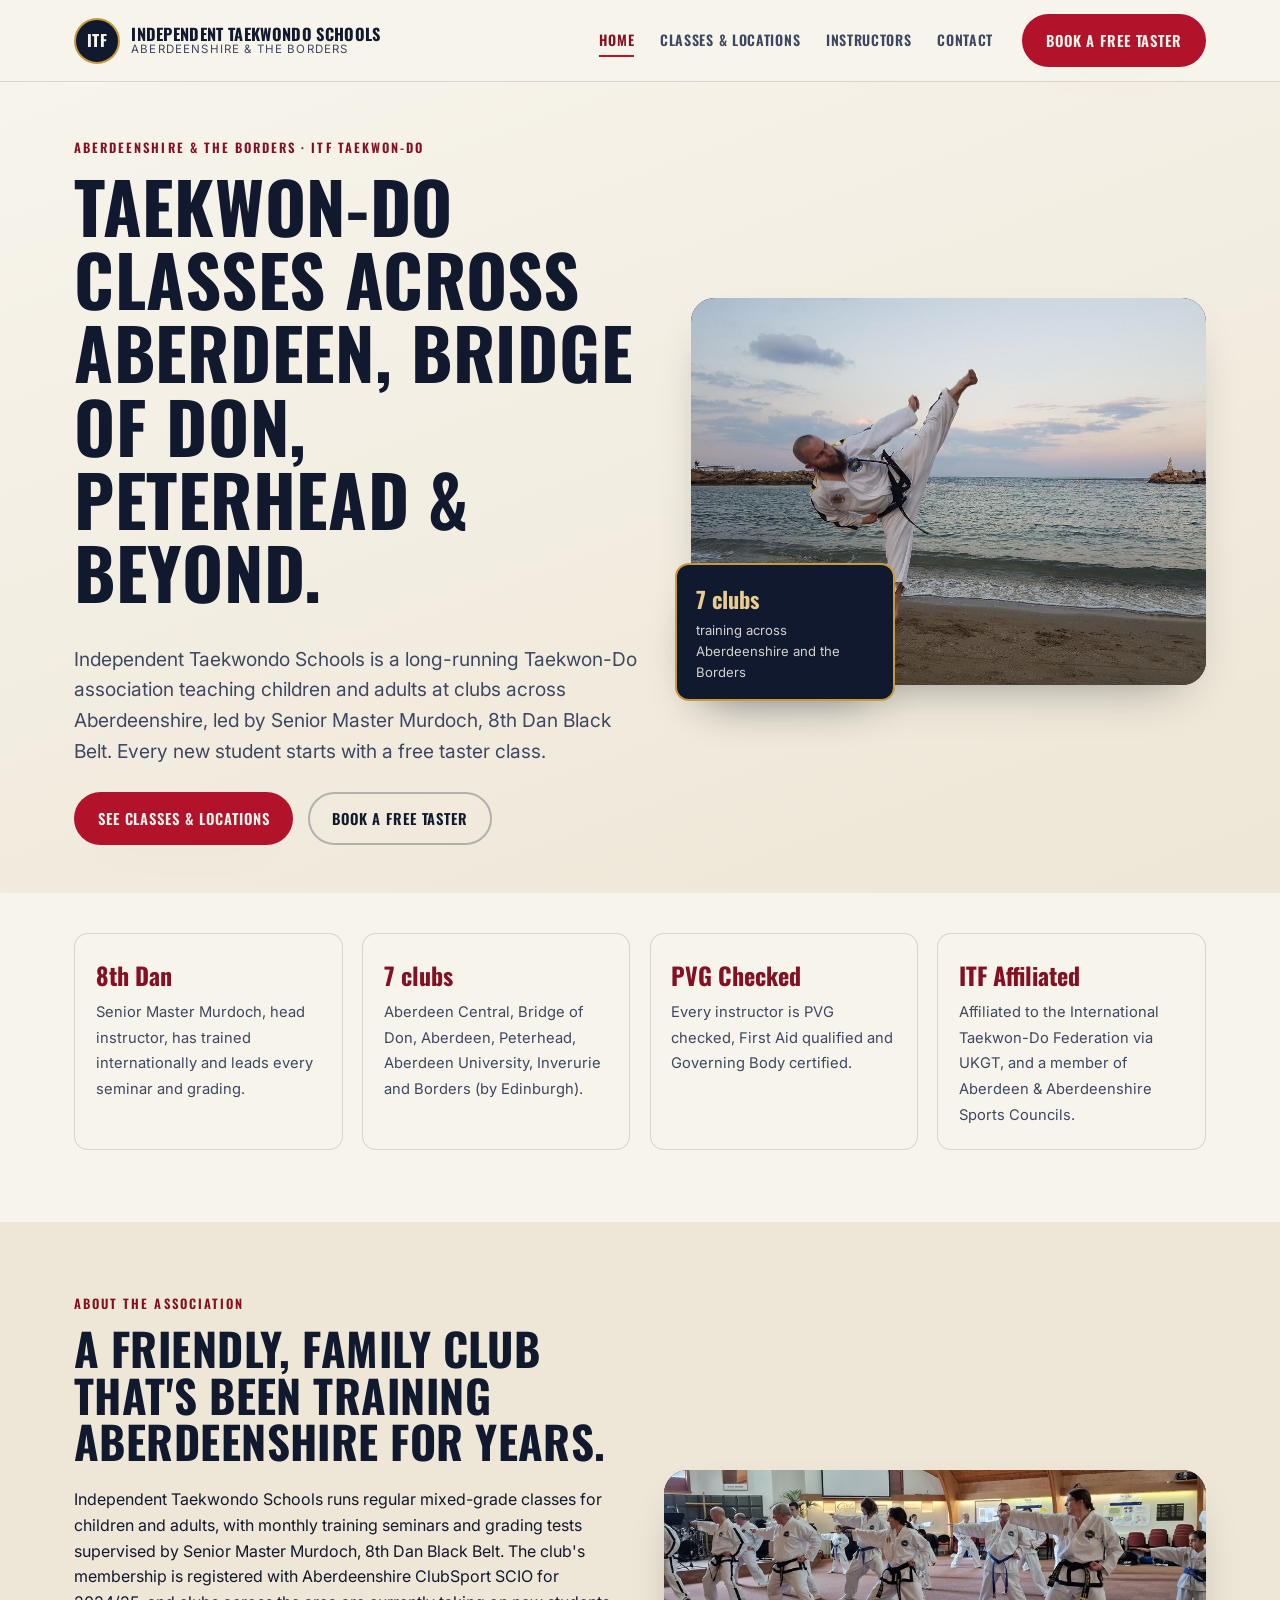
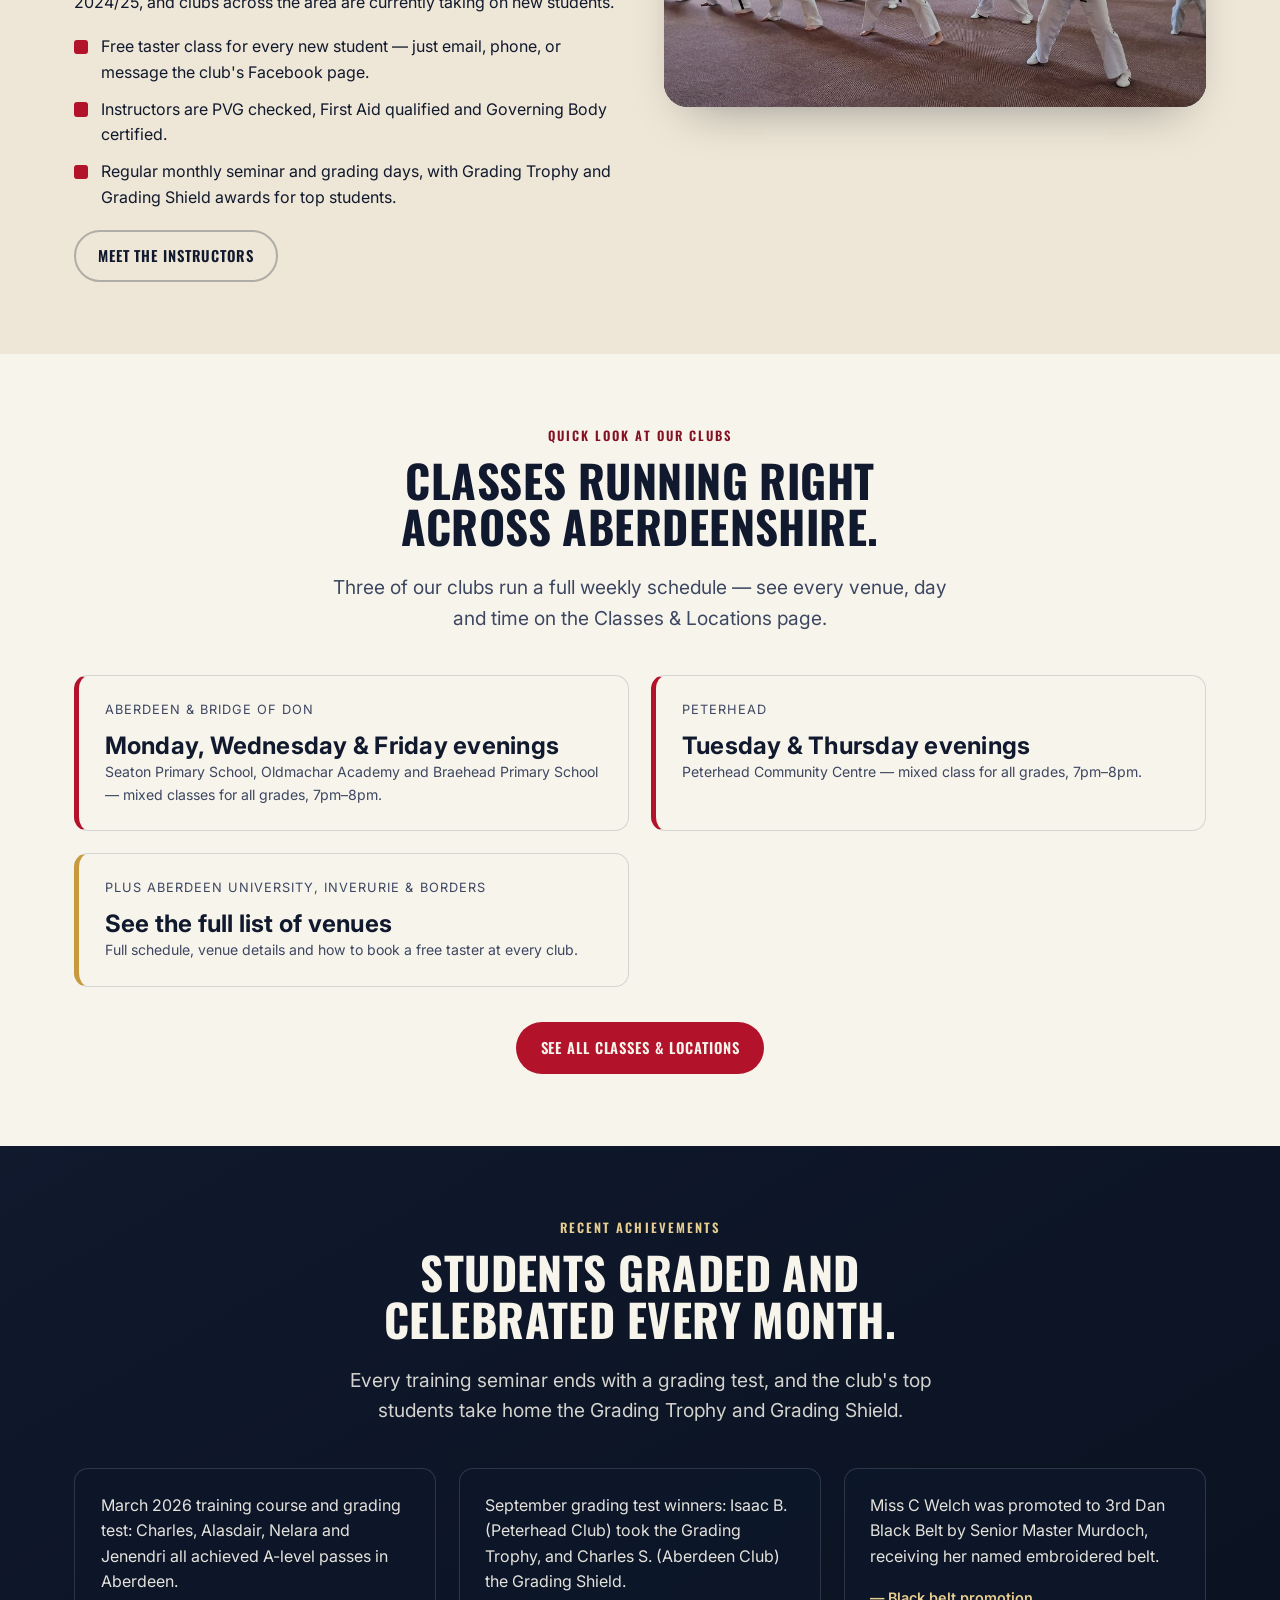
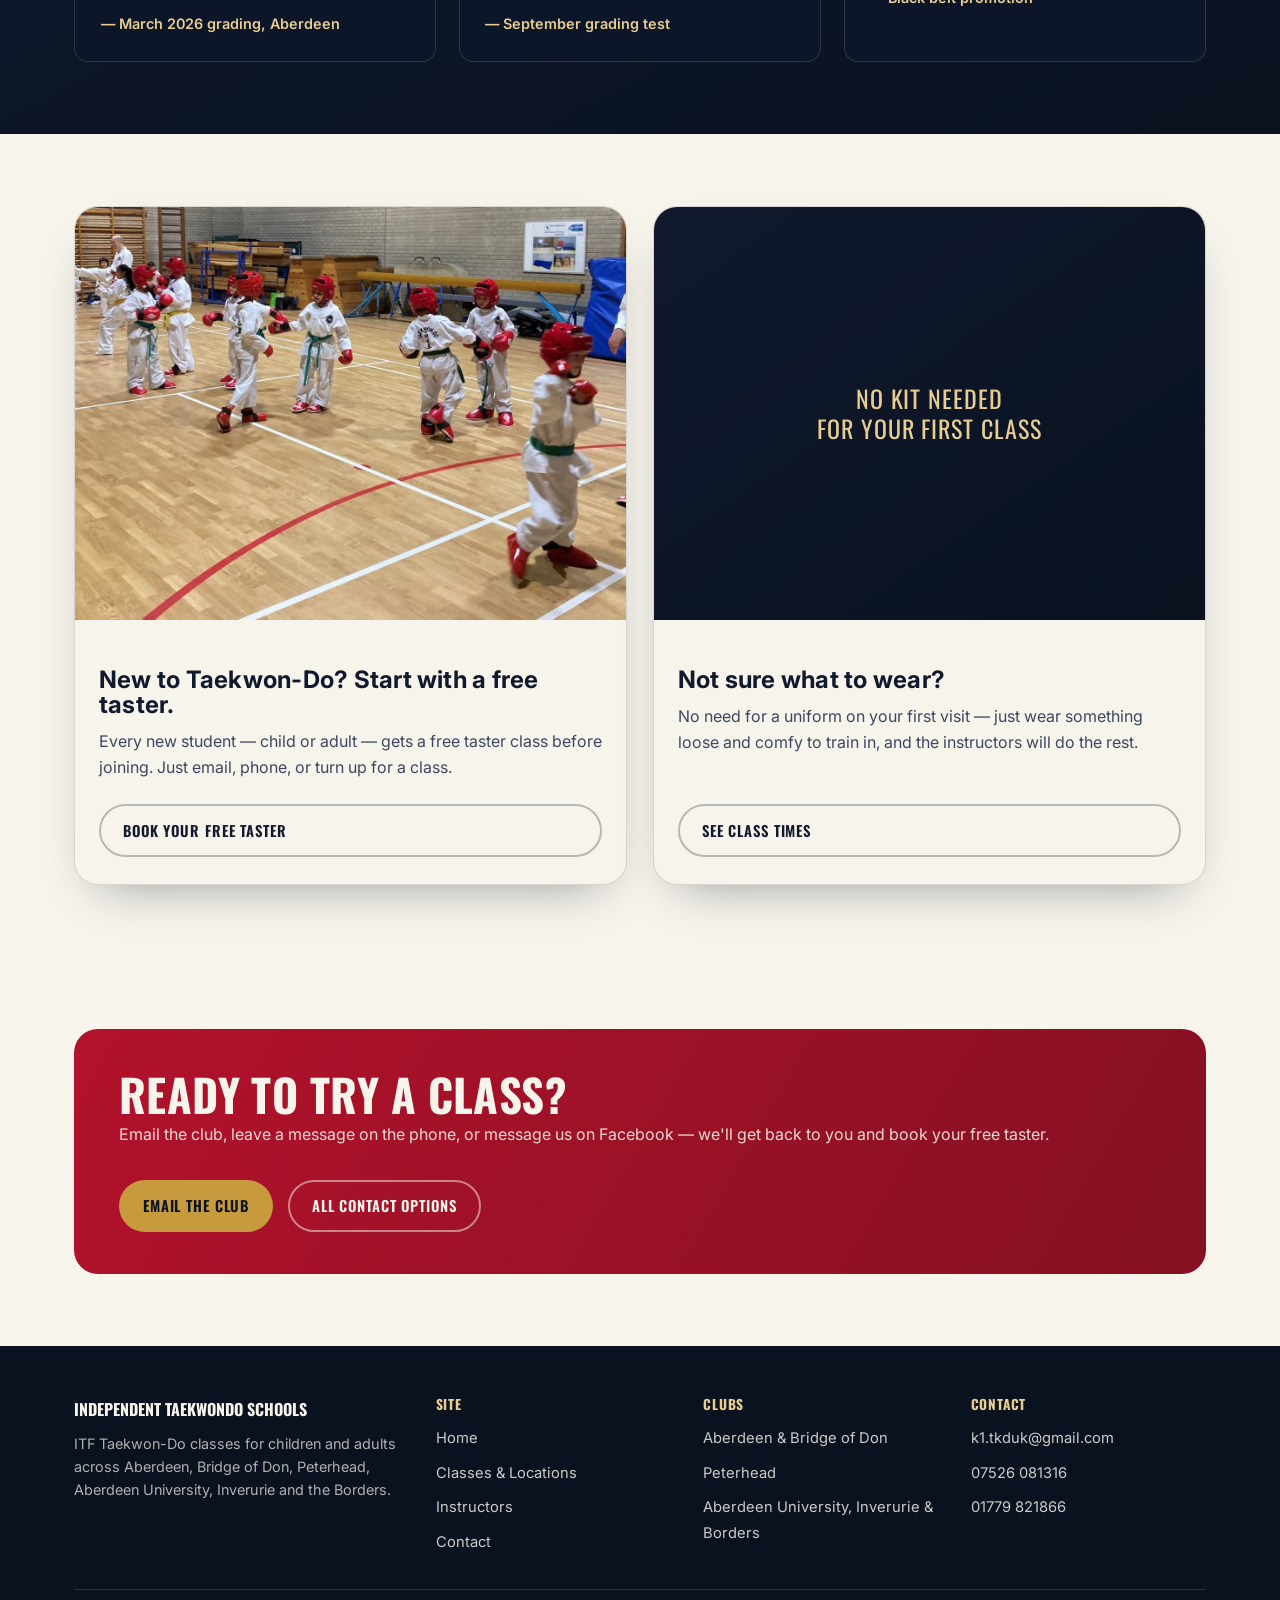
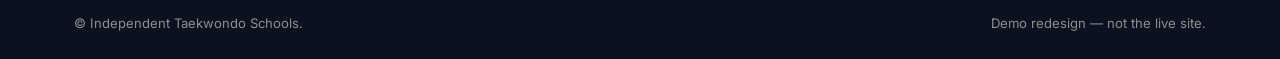
==== index.html @ 95cc0c61 "Build demo redesign for Independent Taekwondo Schools Four-page static site (Home, Classes & Locatio" ====
<!DOCTYPE html>
<html lang="en">
<head>
<meta charset="UTF-8">
<meta name="viewport" content="width=device-width, initial-scale=1.0">
<title>Independent Taekwondo Schools — ITF Taekwon-Do Classes Across Aberdeenshire</title>
<meta name="description" content="Independent Taekwondo Schools — a long-running ITF Taekwon-Do association teaching children and adults across Aberdeen, Bridge of Don, Peterhead, Aberdeen University, Inverurie and the Borders. Free taster class, PVG-checked instructors.">
<link rel="preconnect" href="https://fonts.googleapis.com">
<link rel="preconnect" href="https://fonts.gstatic.com" crossorigin>
<link href="https://fonts.googleapis.com/css2?family=Oswald:wght@500;600;700&family=Inter:wght@400;500;600;700&display=swap" rel="stylesheet">
<link rel="stylesheet" href="assets/css/style.css">
</head>
<body>

<header class="site-header">
  <div class="wrap">
    <a class="brand" href="index.html">
      <span class="brand-mark" aria-hidden="true">ITF</span>
      <span class="brand-text">
        <strong>Independent Taekwondo Schools</strong>
        <span>Aberdeenshire &amp; the Borders</span>
      </span>
    </a>
    <nav class="main-nav" id="main-nav">
      <ul>
        <li><a href="index.html" aria-current="page">Home</a></li>
        <li><a href="classes.html">Classes &amp; Locations</a></li>
        <li><a href="instructors.html">Instructors</a></li>
        <li><a href="contact.html">Contact</a></li>
      </ul>
      <a class="btn btn-primary" href="mailto:k1.tkduk@gmail.com?subject=Free%20taster%20class%20enquiry">Book a free taster</a>
    </nav>
    <button class="nav-toggle" aria-label="Toggle menu" aria-expanded="false" aria-controls="main-nav">
      <span></span><span></span><span></span>
    </button>
  </div>
</header>

<main>

  <section class="hero">
    <div class="wrap">
      <div class="hero-copy" data-reveal>
        <p class="eyebrow">Aberdeenshire &amp; the Borders · ITF Taekwon-Do</p>
        <h1>Taekwon-Do classes across Aberdeen, Bridge of Don, Peterhead &amp; beyond.</h1>
        <p class="lead">Independent Taekwondo Schools is a long-running Taekwon-Do association teaching children and adults at clubs across Aberdeenshire, led by Senior Master Murdoch, 8th Dan Black Belt. Every new student starts with a free taster class.</p>
        <div class="hero-actions">
          <a class="btn btn-primary" href="classes.html">See classes &amp; locations</a>
          <a class="btn btn-ghost" href="contact.html">Book a free taster</a>
        </div>
      </div>
      <div class="hero-media" data-reveal>
        <div class="frame">
          <img src="assets/img/hero-beach-kick.jpg" alt="A Taekwon-Do black belt performing a high turning kick on a beach at dusk" width="1024" height="768">
        </div>
        <div class="badge">
          <strong class="tabular">7 clubs</strong>
          <span>training across Aberdeenshire and the Borders</span>
        </div>
      </div>
    </div>
  </section>

  <section class="section" style="padding-top:2.5rem;">
    <div class="wrap">
      <div class="stat-row" data-reveal>
        <div class="stat-card">
          <strong>8th Dan</strong>
          <span>Senior Master Murdoch, head instructor, has trained internationally and leads every seminar and grading.</span>
        </div>
        <div class="stat-card">
          <strong class="tabular">7 clubs</strong>
          <span>Aberdeen Central, Bridge of Don, Aberdeen, Peterhead, Aberdeen University, Inverurie and Borders (by Edinburgh).</span>
        </div>
        <div class="stat-card">
          <strong>PVG Checked</strong>
          <span>Every instructor is PVG checked, First Aid qualified and Governing Body certified.</span>
        </div>
        <div class="stat-card">
          <strong>ITF Affiliated</strong>
          <span>Affiliated to the International Taekwon-Do Federation via UKGT, and a member of Aberdeen &amp; Aberdeenshire Sports Councils.</span>
        </div>
      </div>
    </div>
  </section>

  <section class="section section-alt">
    <div class="wrap split">
      <div class="copy" data-reveal>
        <p class="eyebrow">About the association</p>
        <h2>A friendly, family club that's been training Aberdeenshire for years.</h2>
        <p>Independent Taekwondo Schools runs regular mixed-grade classes for children and adults, with monthly training seminars and grading tests supervised by Senior Master Murdoch, 8th Dan Black Belt. The club's membership is registered with Aberdeenshire ClubSport SCIO for 2024/25, and clubs across the area are currently taking on new students.</p>
        <ul class="check-list">
          <li>Free taster class for every new student — just email, phone, or message the club's Facebook page.</li>
          <li>Instructors are PVG checked, First Aid qualified and Governing Body certified.</li>
          <li>Regular monthly seminar and grading days, with Grading Trophy and Grading Shield awards for top students.</li>
        </ul>
        <a class="btn btn-ghost" href="instructors.html">Meet the instructors</a>
      </div>
      <div class="media" data-reveal>
        <div class="frame wide">
          <img src="assets/img/hall-pattern-practice.jpg" alt="Instructors and students of mixed grades practising a Taekwon-Do pattern together in a training hall" width="1024" height="391" loading="lazy">
        </div>
      </div>
    </div>
  </section>

  <section class="section">
    <div class="wrap">
      <div class="section-head center" data-reveal>
        <p class="eyebrow" style="text-align:center;">Quick look at our clubs</p>
        <h2>Classes running right across Aberdeenshire.</h2>
        <p class="lead" style="margin-inline:auto;">Three of our clubs run a full weekly schedule — see every venue, day and time on the Classes &amp; Locations page.</p>
      </div>
      <div class="venue-grid" data-reveal>
        <div class="venue-card">
          <span class="venue-area">Aberdeen &amp; Bridge of Don</span>
          <h3>Monday, Wednesday &amp; Friday evenings</h3>
          <p class="venue-note">Seaton Primary School, Oldmachar Academy and Braehead Primary School — mixed classes for all grades, 7pm–8pm.</p>
        </div>
        <div class="venue-card">
          <span class="venue-area">Peterhead</span>
          <h3>Tuesday &amp; Thursday evenings</h3>
          <p class="venue-note">Peterhead Community Centre — mixed class for all grades, 7pm–8pm.</p>
        </div>
        <div class="venue-card linked">
          <span class="venue-area">Plus Aberdeen University, Inverurie &amp; Borders</span>
          <h3>See the full list of venues</h3>
          <p class="venue-note">Full schedule, venue details and how to book a free taster at every club.</p>
        </div>
      </div>
      <div style="text-align:center; margin-top:2.2rem;" data-reveal>
        <a class="btn btn-primary" href="classes.html">See all classes &amp; locations</a>
      </div>
    </div>
  </section>

  <section class="section section-dark">
    <div class="wrap">
      <div class="section-head center" data-reveal>
        <p class="eyebrow" style="text-align:center;">Recent achievements</p>
        <h2>Students graded and celebrated every month.</h2>
        <p class="lead" style="margin-inline:auto; color:color-mix(in oklab, var(--paper) 85%, transparent);">Every training seminar ends with a grading test, and the club's top students take home the Grading Trophy and Grading Shield.</p>
      </div>
      <div class="quote-grid" data-reveal>
        <div class="quote-card">
          <p>March 2026 training course and grading test: Charles, Alasdair, Nelara and Jenendri all achieved A-level passes in Aberdeen.</p>
          <cite>— March 2026 grading, Aberdeen</cite>
        </div>
        <div class="quote-card">
          <p>September grading test winners: Isaac B. (Peterhead Club) took the Grading Trophy, and Charles S. (Aberdeen Club) the Grading Shield.</p>
          <cite>— September grading test</cite>
        </div>
        <div class="quote-card">
          <p>Miss C Welch was promoted to 3rd Dan Black Belt by Senior Master Murdoch, receiving her named embroidered belt.</p>
          <cite>— Black belt promotion</cite>
        </div>
      </div>
    </div>
  </section>

  <section class="section">
    <div class="wrap">
      <div class="card-grid two" data-reveal>
        <article class="card">
          <div class="thumb">
            <img src="assets/img/junior-sparring-headgear.jpg" alt="Junior Taekwon-Do students sparring with protective head, hand and foot guards" width="900" height="475" loading="lazy">
          </div>
          <div class="card-body">
            <h3>New to Taekwon-Do? Start with a free taster.</h3>
            <p>Every new student — child or adult — gets a free taster class before joining. Just email, phone, or turn up for a class.</p>
            <a class="btn btn-ghost" href="contact.html">Book your free taster</a>
          </div>
        </article>
        <article class="card">
          <div class="thumb panel" aria-hidden="true">
            <span class="panel-mark">No kit needed<br>for your first class</span>
          </div>
          <div class="card-body">
            <h3>Not sure what to wear?</h3>
            <p>No need for a uniform on your first visit — just wear something loose and comfy to train in, and the instructors will do the rest.</p>
            <a class="btn btn-ghost" href="classes.html">See class times</a>
          </div>
        </article>
      </div>
    </div>
  </section>

  <section class="section">
    <div class="wrap">
      <div class="cta-band" data-reveal>
        <div>
          <h2>Ready to try a class?</h2>
          <p>Email the club, leave a message on the phone, or message us on Facebook — we'll get back to you and book your free taster.</p>
        </div>
        <div class="actions">
          <a class="btn btn-on-dark" href="mailto:k1.tkduk@gmail.com?subject=Free%20taster%20class%20enquiry">Email the club</a>
          <a class="btn btn-ghost" style="border-color:rgba(247,244,236,0.5); color:var(--paper);" href="contact.html">All contact options</a>
        </div>
      </div>
    </div>
  </section>

</main>

<footer class="site-footer">
  <div class="wrap">
    <div class="footer-grid">
      <div class="footer-brand">
        <strong>Independent Taekwondo Schools</strong>
        <p>ITF Taekwon-Do classes for children and adults across Aberdeen, Bridge of Don, Peterhead, Aberdeen University, Inverurie and the Borders.</p>
      </div>
      <div class="footer-col">
        <h4>Site</h4>
        <ul>
          <li><a href="index.html">Home</a></li>
          <li><a href="classes.html">Classes &amp; Locations</a></li>
          <li><a href="instructors.html">Instructors</a></li>
          <li><a href="contact.html">Contact</a></li>
        </ul>
      </div>
      <div class="footer-col">
        <h4>Clubs</h4>
        <ul>
          <li><a href="classes.html#aberdeen">Aberdeen &amp; Bridge of Don</a></li>
          <li><a href="classes.html#peterhead">Peterhead</a></li>
          <li><a href="classes.html#more-clubs">Aberdeen University, Inverurie &amp; Borders</a></li>
        </ul>
      </div>
      <div class="footer-col">
        <h4>Contact</h4>
        <ul>
          <li><a href="mailto:k1.tkduk@gmail.com">k1.tkduk@gmail.com</a></li>
          <li><a href="tel:07526081316">07526 081316</a></li>
          <li><a href="tel:01779821866">01779 821866</a></li>
        </ul>
      </div>
    </div>
    <div class="footer-bottom">
      <span>&copy; Independent Taekwondo Schools.</span>
      <span>Demo redesign — not the live site.</span>
    </div>
  </div>
</footer>

<script src="assets/js/main.js"></script>
</body>
</html>
---- assets/css/style.css ----
/* Independent Taekwondo Schools — demo redesign
   Palette: dobok-white paper, deep navy ink, ITF-red accent, black-belt gold
   for achievement callouts. Distinct from any other build in this pipeline. */

@view-transition {
  navigation: auto;
}

:root {
  --paper: #f7f4ec;
  --paper-alt: #eee6d6;
  --ink: #10192d;
  --ink-soft: #3d4761;
  --navy: #10192d;
  --navy-dark: #0a1220;
  --red: #b3122b;
  --red-dark: #841021;
  --gold: #c79a3d;
  --gold-soft: #e7cd8f;
  --line: rgba(16, 25, 45, 0.14);
  --line-strong: rgba(16, 25, 45, 0.28);
  --shadow: 0 22px 48px -26px rgba(10, 18, 32, 0.45);
  --radius: 14px;
  --radius-lg: 24px;
  --font-display: "Oswald", "Arial Narrow", sans-serif;
  --font-body: "Inter", "Segoe UI", sans-serif;
}

* {
  box-sizing: border-box;
}

html {
  scroll-behavior: smooth;
}

@media (prefers-reduced-motion: reduce) {
  html {
    scroll-behavior: auto;
  }
  * {
    animation-duration: 0.01ms !important;
    animation-iteration-count: 1 !important;
    transition-duration: 0.01ms !important;
    scroll-behavior: auto !important;
  }
}

body {
  margin: 0;
  font-family: var(--font-body);
  color: var(--ink);
  background: var(--paper);
  line-height: 1.6;
  -webkit-font-smoothing: antialiased;
}

img {
  max-width: 100%;
  display: block;
}

a {
  color: inherit;
}

h1, h2, h3, h4 {
  font-family: var(--font-display);
  font-weight: 700;
  line-height: 1.04;
  margin: 0 0 0.5em;
  letter-spacing: 0.01em;
  text-transform: uppercase;
}

h1 {
  font-size: clamp(2.5rem, 6vw, 4.4rem);
  font-weight: 700;
}

h2 {
  font-size: clamp(1.85rem, 4vw, 2.8rem);
}

h3 {
  font-size: clamp(1.2rem, 2.2vw, 1.5rem);
  text-transform: none;
  font-weight: 700;
  font-family: var(--font-body);
}

p {
  margin: 0 0 1em;
  overflow-wrap: anywhere;
}

.wrap {
  max-width: 1180px;
  margin: 0 auto;
  padding: 0 1.5rem;
}

.eyebrow {
  font-family: var(--font-display);
  text-transform: uppercase;
  letter-spacing: 0.16em;
  font-size: 0.8rem;
  font-weight: 600;
  color: var(--red-dark);
  margin: 0 0 0.8em;
}

.lead {
  font-size: clamp(1.05rem, 1.6vw, 1.2rem);
  color: var(--ink-soft);
  max-width: 56ch;
}

/* Thin custom scrollbars on internally-scrolling elements */
.scroll-thin {
  scrollbar-width: thin;
  scrollbar-color: var(--red) var(--paper-alt);
}
.scroll-thin::-webkit-scrollbar {
  width: 8px;
  height: 8px;
}
.scroll-thin::-webkit-scrollbar-track {
  background: var(--paper-alt);
  border-radius: 8px;
}
.scroll-thin::-webkit-scrollbar-thumb {
  background: var(--red);
  border-radius: 8px;
}

.tabular {
  font-variant-numeric: tabular-nums;
}

/* ---------- Buttons ---------- */
.btn {
  display: inline-flex;
  align-items: center;
  gap: 0.5em;
  font-family: var(--font-display);
  text-transform: uppercase;
  letter-spacing: 0.06em;
  font-size: 0.92rem;
  font-weight: 600;
  padding: 0.85em 1.5em;
  border-radius: 999px;
  border: 2px solid transparent;
  cursor: pointer;
  text-decoration: none;
  transition: background 0.2s ease, color 0.2s ease, border-color 0.2s ease, transform 0.2s ease;
  min-width: 0;
}
.btn-primary {
  background: var(--red);
  color: var(--paper);
  box-shadow: var(--shadow);
}
.btn-primary:hover {
  background: var(--red-dark);
  transform: translateY(-2px);
}
.btn-ghost {
  background: transparent;
  color: var(--ink);
  border-color: var(--line-strong);
}
.btn-ghost:hover {
  border-color: var(--red);
  color: var(--red-dark);
}
.btn-on-dark {
  background: var(--gold);
  color: var(--navy-dark);
}
.btn-on-dark:hover {
  background: var(--gold-soft);
}

/* ---------- Header ---------- */
.site-header {
  position: sticky;
  top: 0;
  z-index: 40;
  background: color-mix(in oklab, var(--paper) 92%, transparent);
  backdrop-filter: blur(8px);
  border-bottom: 1px solid var(--line);
}
.site-header .wrap {
  display: flex;
  align-items: center;
  justify-content: space-between;
  gap: 1.5rem;
  padding-top: 0.9rem;
  padding-bottom: 0.9rem;
}
.brand {
  display: flex;
  align-items: center;
  gap: 0.7rem;
  text-decoration: none;
  color: var(--ink);
  min-width: 0;
}
.brand-mark {
  width: 46px;
  height: 46px;
  border-radius: 50%;
  background: var(--navy);
  color: var(--paper);
  display: flex;
  align-items: center;
  justify-content: center;
  font-family: var(--font-display);
  font-weight: 700;
  font-size: 1rem;
  letter-spacing: 0.02em;
  flex: none;
  border: 2px solid var(--gold);
}
.brand-text {
  display: flex;
  flex-direction: column;
  line-height: 1.15;
  min-width: 0;
  overflow-wrap: anywhere;
}
.brand-text strong {
  font-family: var(--font-display);
  text-transform: uppercase;
  font-size: 1.02rem;
  letter-spacing: 0.02em;
}
.brand-text span {
  font-size: 0.72rem;
  color: var(--ink-soft);
  text-transform: uppercase;
  letter-spacing: 0.1em;
}
.main-nav {
  display: flex;
  align-items: center;
  gap: 1.8rem;
}
.main-nav ul {
  list-style: none;
  display: flex;
  gap: 1.6rem;
  margin: 0;
  padding: 0;
}
.main-nav ul a {
  text-decoration: none;
  font-family: var(--font-display);
  text-transform: uppercase;
  font-size: 0.88rem;
  letter-spacing: 0.05em;
  font-weight: 600;
  color: var(--ink-soft);
  padding: 0.4em 0;
  border-bottom: 2px solid transparent;
}
.main-nav ul a:hover,
.main-nav ul a[aria-current="page"] {
  color: var(--red-dark);
  border-color: var(--red);
}
.nav-toggle {
  display: none;
  flex-direction: column;
  justify-content: center;
  gap: 5px;
  width: 42px;
  height: 42px;
  border-radius: 10px;
  border: 1px solid var(--line-strong);
  background: transparent;
  cursor: pointer;
}
.nav-toggle span {
  display: block;
  width: 20px;
  height: 2px;
  background: var(--ink);
  margin: 0 auto;
}

@media (max-width: 860px) {
  .nav-toggle {
    display: flex;
  }
  .main-nav {
    position: fixed;
    inset: 64px 0 0 0;
    background: var(--paper);
    flex-direction: column;
    align-items: stretch;
    padding: 1.5rem;
    gap: 1.2rem;
    transform: translateY(-8px);
    opacity: 0;
    pointer-events: none;
    transition: opacity 0.2s ease, transform 0.2s ease;
    overflow-y: auto;
  }
  .main-nav.is-open {
    opacity: 1;
    transform: translateY(0);
    pointer-events: auto;
  }
  .main-nav ul {
    flex-direction: column;
    gap: 0;
  }
  .main-nav ul li {
    border-bottom: 1px solid var(--line);
  }
  .main-nav ul a {
    display: block;
    padding: 0.9em 0.2em;
  }
  .main-nav .btn {
    margin-top: 0.5rem;
    justify-content: center;
  }
}

/* ---------- Hero ---------- */
.hero {
  padding: 3.5rem 0 3rem;
  background: linear-gradient(in oklch 160deg, var(--paper) 0%, var(--paper-alt) 100%);
  overflow: hidden;
}
.hero .wrap {
  display: grid;
  grid-template-columns: 1.05fr 0.95fr;
  gap: 3rem;
  align-items: center;
}
.hero-copy {
  min-width: 0;
}
.hero-actions {
  display: flex;
  flex-wrap: wrap;
  gap: 0.9rem;
  margin-top: 1.6rem;
}
.hero-media {
  position: relative;
  min-width: 0;
}
.frame {
  border-radius: var(--radius-lg);
  overflow: hidden;
  box-shadow: var(--shadow);
  aspect-ratio: 4 / 3;
  background: var(--navy);
}
.frame img {
  width: 100%;
  height: 100%;
  object-fit: cover;
}
.frame.wide {
  aspect-ratio: 16 / 7;
}
.frame.tall {
  aspect-ratio: 3 / 4;
}
.frame.cap {
  aspect-ratio: auto;
  width: min(100%, var(--cap-w, 480px));
  margin-inline: auto;
}
.frame.cap img {
  height: auto;
  aspect-ratio: attr(width) / attr(height);
}
.badge {
  position: absolute;
  left: -1rem;
  bottom: -1rem;
  background: var(--navy);
  color: var(--paper);
  border-radius: var(--radius);
  padding: 1rem 1.2rem;
  display: flex;
  flex-direction: column;
  gap: 0.15rem;
  box-shadow: var(--shadow);
  border: 2px solid var(--gold);
  max-width: 220px;
}
.badge strong {
  font-family: var(--font-display);
  font-size: 1.4rem;
  color: var(--gold-soft);
}
.badge span {
  font-size: 0.82rem;
  color: color-mix(in oklab, var(--paper) 85%, transparent);
}

@media (max-width: 900px) {
  .hero .wrap {
    grid-template-columns: 1fr;
  }
  .badge {
    left: 1rem;
    bottom: 1rem;
  }
}

/* ---------- Sections ---------- */
.section {
  padding: 4.5rem 0;
}
.section-alt {
  background: var(--paper-alt);
}
.section-dark {
  background: linear-gradient(in oklch 150deg, var(--navy) 0%, var(--navy-dark) 100%);
  color: var(--paper);
}
.section-dark .eyebrow {
  color: var(--gold-soft);
}
.section-head {
  max-width: 62ch;
  margin-bottom: 2.6rem;
}
.section-head.center {
  margin-inline: auto;
  text-align: center;
}

/* ---------- Stat row / trust strip ---------- */
.stat-row {
  display: grid;
  grid-template-columns: repeat(4, 1fr);
  gap: 1.2rem;
}
.stat-card {
  min-width: 0;
  background: var(--paper);
  border: 1px solid var(--line);
  border-radius: var(--radius);
  padding: 1.4rem 1.3rem;
  box-sizing: border-box;
  overflow-wrap: anywhere;
}
.stat-card strong {
  display: block;
  font-family: var(--font-display);
  font-size: 1.5rem;
  color: var(--red-dark);
  margin-bottom: 0.3rem;
}
.stat-card span {
  font-size: 0.92rem;
  color: var(--ink-soft);
}

.trust-strip {
  display: flex;
  flex-wrap: wrap;
  gap: 0.8rem;
  margin-top: 1.6rem;
}
.trust-item {
  display: flex;
  align-items: center;
  gap: 0.55rem;
  background: color-mix(in oklab, var(--paper) 70%, var(--gold-soft) 30%);
  border: 1px solid var(--line);
  border-radius: 999px;
  padding: 0.5em 1em;
  font-size: 0.85rem;
  font-weight: 600;
  color: var(--navy);
  min-width: 0;
}
.trust-item .dot {
  width: 8px;
  height: 8px;
  border-radius: 50%;
  background: var(--red);
  flex: none;
}

@media (max-width: 760px) {
  .stat-row {
    grid-template-columns: 1fr 1fr;
  }
}

/* ---------- Split layout ---------- */
.split {
  display: grid;
  grid-template-columns: 1fr 1fr;
  gap: 3rem;
  align-items: center;
}
.split.reverse {
  direction: rtl;
}
.split.reverse > * {
  direction: ltr;
}
.check-list {
  list-style: none;
  margin: 1.2rem 0;
  padding: 0;
  display: grid;
  gap: 0.7rem;
}
.check-list li {
  position: relative;
  padding-left: 1.7em;
  overflow-wrap: anywhere;
}
.check-list li::before {
  content: "";
  position: absolute;
  left: 0;
  top: 0.35em;
  width: 0.9em;
  height: 0.9em;
  border-radius: 3px;
  background: var(--red);
}

@media (max-width: 860px) {
  .split {
    grid-template-columns: 1fr;
  }
}

/* ---------- Card grid ---------- */
.card-grid {
  display: grid;
  grid-template-columns: repeat(3, 1fr);
  grid-auto-rows: auto;
  gap: 1.6rem;
}
.card-grid.two {
  grid-template-columns: repeat(2, 1fr);
}
.card {
  display: grid;
  grid-template-rows: subgrid;
  grid-row: span 2;
  background: var(--paper);
  border: 1px solid var(--line);
  border-radius: var(--radius-lg);
  overflow: hidden;
  box-shadow: var(--shadow);
  min-width: 0;
}
.card .thumb {
  aspect-ratio: 4 / 3;
  overflow: hidden;
  background: var(--navy);
}
.card .thumb img {
  width: 100%;
  height: 100%;
  object-fit: cover;
  transition: transform 0.4s ease;
}
.card:hover .thumb img {
  transform: scale(1.05);
}
.card .thumb.panel {
  display: flex;
  align-items: center;
  justify-content: center;
  text-align: center;
  padding: 1.6rem;
  background: linear-gradient(in oklch 145deg, var(--navy) 0%, var(--navy-dark) 100%);
  color: var(--paper);
}
.card .thumb.panel .panel-mark {
  font-family: var(--font-display);
  text-transform: uppercase;
  letter-spacing: 0.04em;
  font-size: 1.5rem;
  color: var(--gold-soft);
  line-height: 1.25;
}
.card-body {
  padding: 1.4rem 1.5rem 1.7rem;
  display: flex;
  flex-direction: column;
  gap: 0.5rem;
  min-width: 0;
  overflow-wrap: anywhere;
}
.card-body h3 {
  margin-bottom: 0.2rem;
}
.card-body p {
  color: var(--ink-soft);
  flex: 1;
}

@media (max-width: 900px) {
  .card-grid,
  .card-grid.two {
    grid-template-columns: 1fr;
  }
}

/* ---------- Venue / class cards ---------- */
.venue-jump {
  display: flex;
  gap: 0.6rem;
  overflow-x: auto;
  padding-bottom: 0.6rem;
  margin-bottom: 2rem;
}
.venue-jump a {
  flex: none;
  text-decoration: none;
  font-size: 0.85rem;
  font-weight: 600;
  padding: 0.5em 1em;
  border-radius: 999px;
  border: 1px solid var(--line-strong);
  color: var(--ink-soft);
  white-space: nowrap;
}
.venue-jump a:hover {
  border-color: var(--red);
  color: var(--red-dark);
}

.venue-grid {
  display: grid;
  grid-template-columns: repeat(2, 1fr);
  gap: 1.4rem;
}
.venue-card {
  min-width: 0;
  background: var(--paper);
  border: 1px solid var(--line);
  border-left: 5px solid var(--red);
  border-radius: var(--radius);
  padding: 1.5rem 1.6rem;
  box-sizing: border-box;
  overflow-wrap: anywhere;
}
.venue-card.linked {
  border-left-color: var(--gold);
}
.venue-card h3 {
  margin-bottom: 0.15rem;
}
.venue-card .venue-area {
  font-size: 0.8rem;
  text-transform: uppercase;
  letter-spacing: 0.08em;
  color: var(--ink-soft);
  margin-bottom: 0.8rem;
  display: block;
}
.venue-schedule {
  list-style: none;
  margin: 0 0 0.8rem;
  padding: 0;
  display: grid;
  gap: 0.45rem;
}
.venue-schedule li {
  display: flex;
  gap: 0.6rem;
  font-size: 0.94rem;
  min-width: 0;
}
.venue-schedule li strong {
  flex: none;
  color: var(--navy);
  min-width: 6.4em;
}
.venue-note {
  font-size: 0.88rem;
  color: var(--ink-soft);
  margin: 0;
}

@media (max-width: 760px) {
  .venue-grid {
    grid-template-columns: 1fr;
  }
}

/* ---------- Instructor grid ---------- */
.instructor-tier {
  margin-bottom: 2.4rem;
}
.instructor-tier h3 {
  font-family: var(--font-display);
  text-transform: uppercase;
  color: var(--red-dark);
  font-size: 1.05rem;
  letter-spacing: 0.04em;
  border-bottom: 1px solid var(--line);
  padding-bottom: 0.5rem;
  margin-bottom: 1rem;
}
.instructor-list {
  list-style: none;
  margin: 0;
  padding: 0;
  display: grid;
  grid-template-columns: repeat(2, 1fr);
  gap: 0.6rem 1.6rem;
}
.instructor-list li {
  display: flex;
  justify-content: space-between;
  gap: 0.8rem;
  padding: 0.6em 0;
  border-bottom: 1px dashed var(--line);
  font-size: 0.96rem;
  min-width: 0;
  overflow-wrap: anywhere;
}
.instructor-list li .grade {
  flex: none;
  font-family: var(--font-display);
  font-size: 0.8rem;
  letter-spacing: 0.04em;
  color: var(--gold);
  background: var(--navy);
  padding: 0.25em 0.7em;
  border-radius: 999px;
  text-transform: uppercase;
}

@media (max-width: 700px) {
  .instructor-list {
    grid-template-columns: 1fr;
  }
}

/* ---------- Quote / achievement grid ---------- */
.quote-grid {
  display: grid;
  grid-template-columns: repeat(3, 1fr);
  gap: 1.4rem;
}
.quote-card {
  background: color-mix(in oklab, var(--navy) 88%, black 4%);
  border: 1px solid rgba(247, 244, 236, 0.14);
  border-radius: var(--radius);
  padding: 1.5rem 1.6rem;
  min-width: 0;
  overflow-wrap: anywhere;
}
.quote-card p {
  font-size: 1rem;
  color: color-mix(in oklab, var(--paper) 92%, transparent);
}
.quote-card cite {
  font-style: normal;
  font-weight: 600;
  color: var(--gold-soft);
  font-size: 0.9rem;
}

@media (max-width: 900px) {
  .quote-grid {
    grid-template-columns: 1fr;
  }
}

/* ---------- CTA band ---------- */
.cta-band {
  display: flex;
  justify-content: space-between;
  align-items: center;
  gap: 2rem;
  background: linear-gradient(in oklch 120deg, var(--red) 0%, var(--red-dark) 100%);
  color: var(--paper);
  border-radius: var(--radius-lg);
  padding: 2.6rem 2.8rem;
  flex-wrap: wrap;
}
.cta-band h2 {
  margin-bottom: 0.3rem;
}
.cta-band p {
  color: color-mix(in oklab, var(--paper) 88%, transparent);
  margin: 0;
}
.cta-band .actions {
  display: flex;
  gap: 0.9rem;
  flex-wrap: wrap;
}

/* ---------- FAQ (native details/summary) ---------- */
.faq-list {
  display: grid;
  gap: 0.8rem;
}
.faq-list details {
  background: var(--paper);
  border: 1px solid var(--line);
  border-radius: var(--radius);
  padding: 0.2rem 1.3rem;
  box-sizing: border-box;
}
.faq-list summary {
  cursor: pointer;
  font-family: var(--font-display);
  text-transform: uppercase;
  letter-spacing: 0.02em;
  font-weight: 600;
  padding: 1.1rem 0;
  list-style: none;
  display: flex;
  justify-content: space-between;
  gap: 1rem;
  min-width: 0;
}
.faq-list summary::-webkit-details-marker {
  display: none;
}
.faq-list summary::after {
  content: "+";
  font-size: 1.3rem;
  color: var(--red);
  flex: none;
}
.faq-list details[open] summary::after {
  content: "\2212";
}
.faq-list details p {
  color: var(--ink-soft);
  padding-bottom: 1.1rem;
  margin: 0;
}

/* ---------- Contact ---------- */
.contact-grid {
  display: grid;
  grid-template-columns: 1.1fr 0.9fr;
  gap: 2.4rem;
  align-items: start;
}
.contact-card {
  background: var(--paper);
  border: 1px solid var(--line);
  border-radius: var(--radius-lg);
  padding: 2rem 2.1rem;
  box-shadow: var(--shadow);
  box-sizing: border-box;
}
.contact-list {
  list-style: none;
  margin: 1.4rem 0 0;
  padding: 0;
  display: grid;
  gap: 1rem;
}
.contact-list li {
  display: grid;
  gap: 0.2rem;
  min-width: 0;
  overflow-wrap: anywhere;
}
.contact-list .label {
  font-size: 0.78rem;
  text-transform: uppercase;
  letter-spacing: 0.08em;
  color: var(--ink-soft);
}
.contact-list a,
.contact-list .value {
  font-size: 1.05rem;
  font-weight: 600;
  color: var(--navy);
  text-decoration: none;
  overflow-wrap: anywhere;
}
.contact-list a:hover {
  color: var(--red-dark);
}
.note-box {
  margin-top: 1.4rem;
  background: color-mix(in oklab, var(--gold-soft) 35%, var(--paper) 65%);
  border: 1px solid var(--line);
  border-radius: var(--radius);
  padding: 1rem 1.2rem;
  font-size: 0.9rem;
  color: var(--ink-soft);
  box-sizing: border-box;
  overflow-wrap: anywhere;
}

@media (max-width: 860px) {
  .contact-grid {
    grid-template-columns: 1fr;
  }
}

/* ---------- Footer ---------- */
.site-footer {
  background: var(--navy-dark);
  color: color-mix(in oklab, var(--paper) 82%, transparent);
  padding: 3.2rem 0 1.6rem;
}
.footer-grid {
  display: grid;
  grid-template-columns: 1.4fr 1fr 1fr 1fr;
  gap: 2rem;
  padding-bottom: 2.2rem;
  border-bottom: 1px solid rgba(247, 244, 236, 0.14);
}
.footer-brand {
  min-width: 0;
}
.footer-brand strong {
  font-family: var(--font-display);
  text-transform: uppercase;
  color: var(--paper);
  display: block;
  margin-bottom: 0.6rem;
}
.footer-brand p {
  font-size: 0.9rem;
  color: color-mix(in oklab, var(--paper) 70%, transparent);
}
.footer-col {
  min-width: 0;
}
.footer-col h4 {
  font-family: var(--font-display);
  text-transform: uppercase;
  font-size: 0.85rem;
  letter-spacing: 0.06em;
  color: var(--gold-soft);
  margin-bottom: 0.9rem;
}
.footer-col ul {
  list-style: none;
  margin: 0;
  padding: 0;
  display: grid;
  gap: 0.55rem;
}
.footer-col a {
  text-decoration: none;
  font-size: 0.92rem;
  color: color-mix(in oklab, var(--paper) 82%, transparent);
  overflow-wrap: anywhere;
}
.footer-col a:hover {
  color: var(--gold-soft);
}
.footer-bottom {
  display: flex;
  justify-content: space-between;
  gap: 1rem;
  flex-wrap: wrap;
  padding-top: 1.4rem;
  font-size: 0.82rem;
  color: color-mix(in oklab, var(--paper) 55%, transparent);
}

@media (max-width: 760px) {
  .footer-grid {
    grid-template-columns: 1fr 1fr;
  }
}
@media (max-width: 500px) {
  .footer-grid {
    grid-template-columns: 1fr;
  }
}

/* ---------- Scroll reveal ---------- */
[data-reveal] {
  opacity: 0;
  transform: translateY(18px);
  transition: opacity 0.6s ease, transform 0.6s ease;
}
[data-reveal].is-visible {
  opacity: 1;
  transform: translateY(0);
}
@media (prefers-reduced-motion: reduce) {
  [data-reveal] {
    opacity: 1;
    transform: none;
    transition: none;
  }
}

/* Sibling-focus helper for card groups */
.card-grid:has(.card:hover) .card:not(:hover) {
  opacity: 0.82;
}
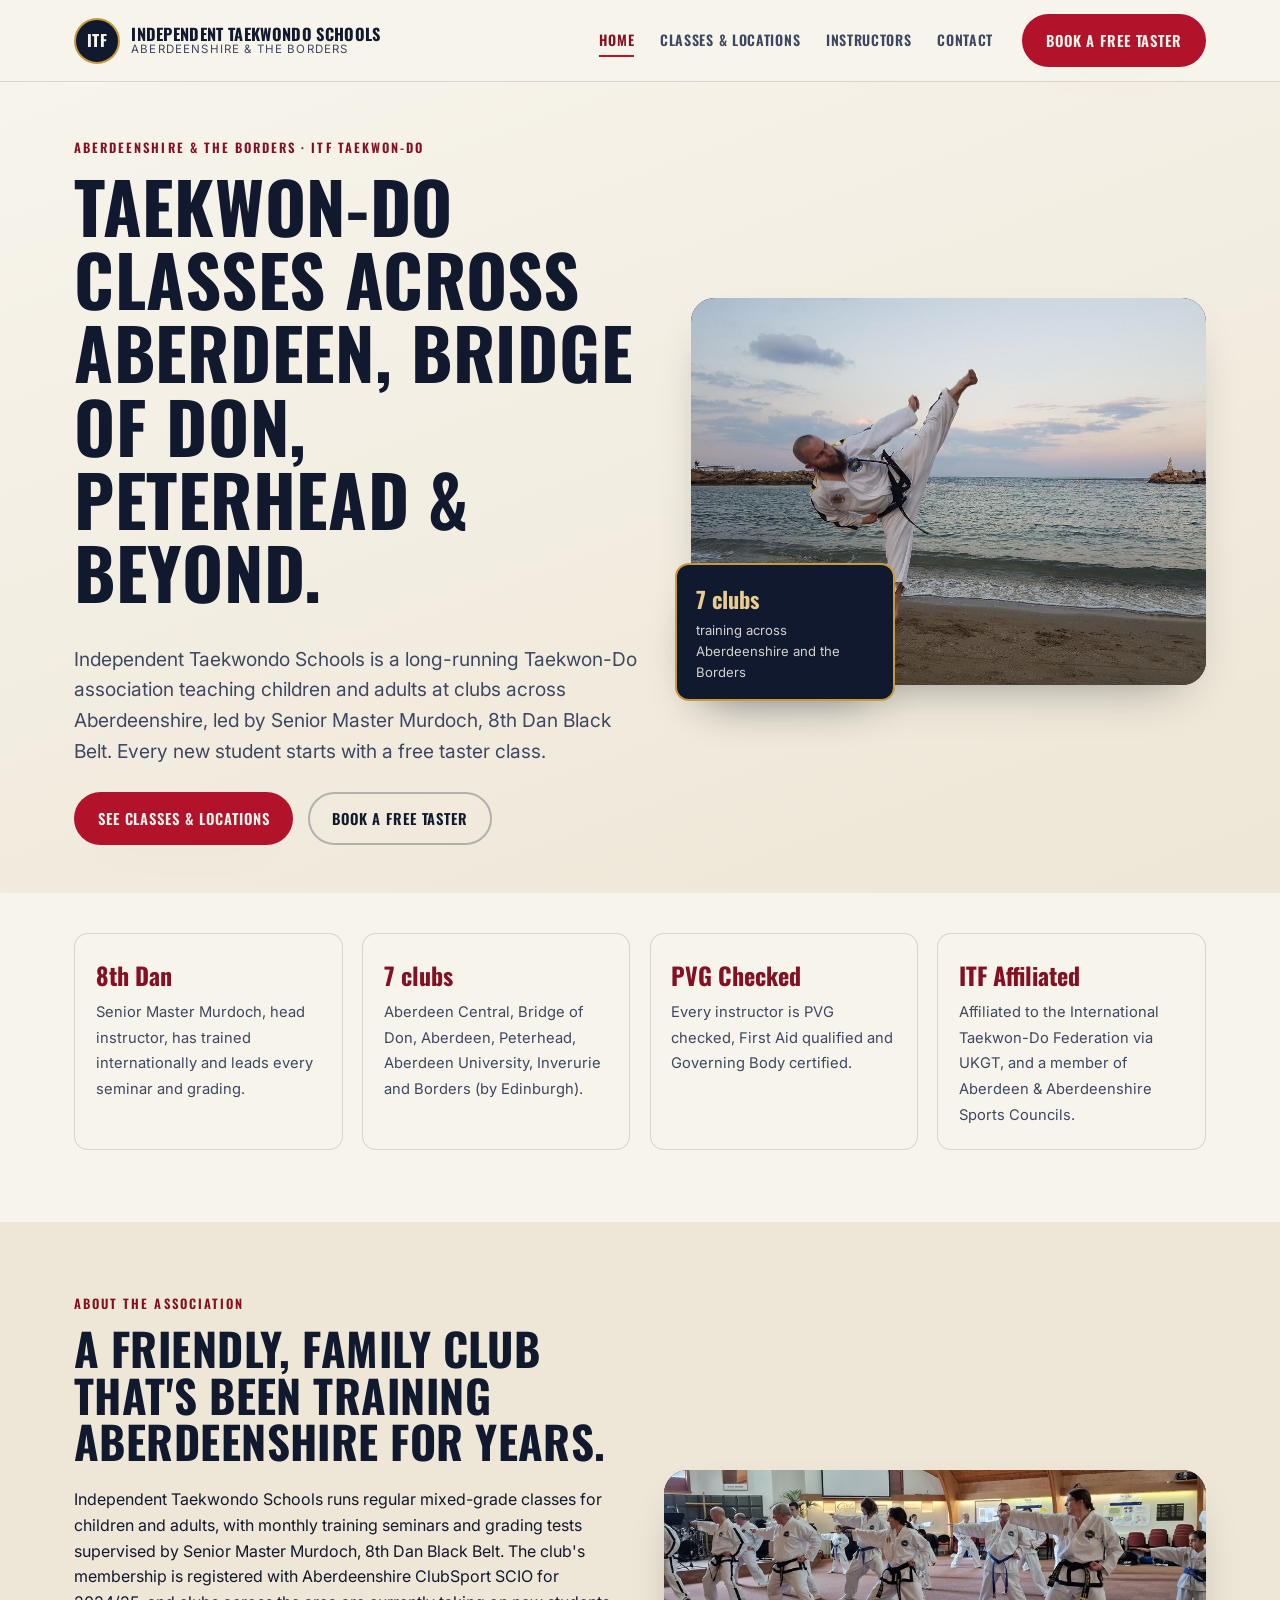
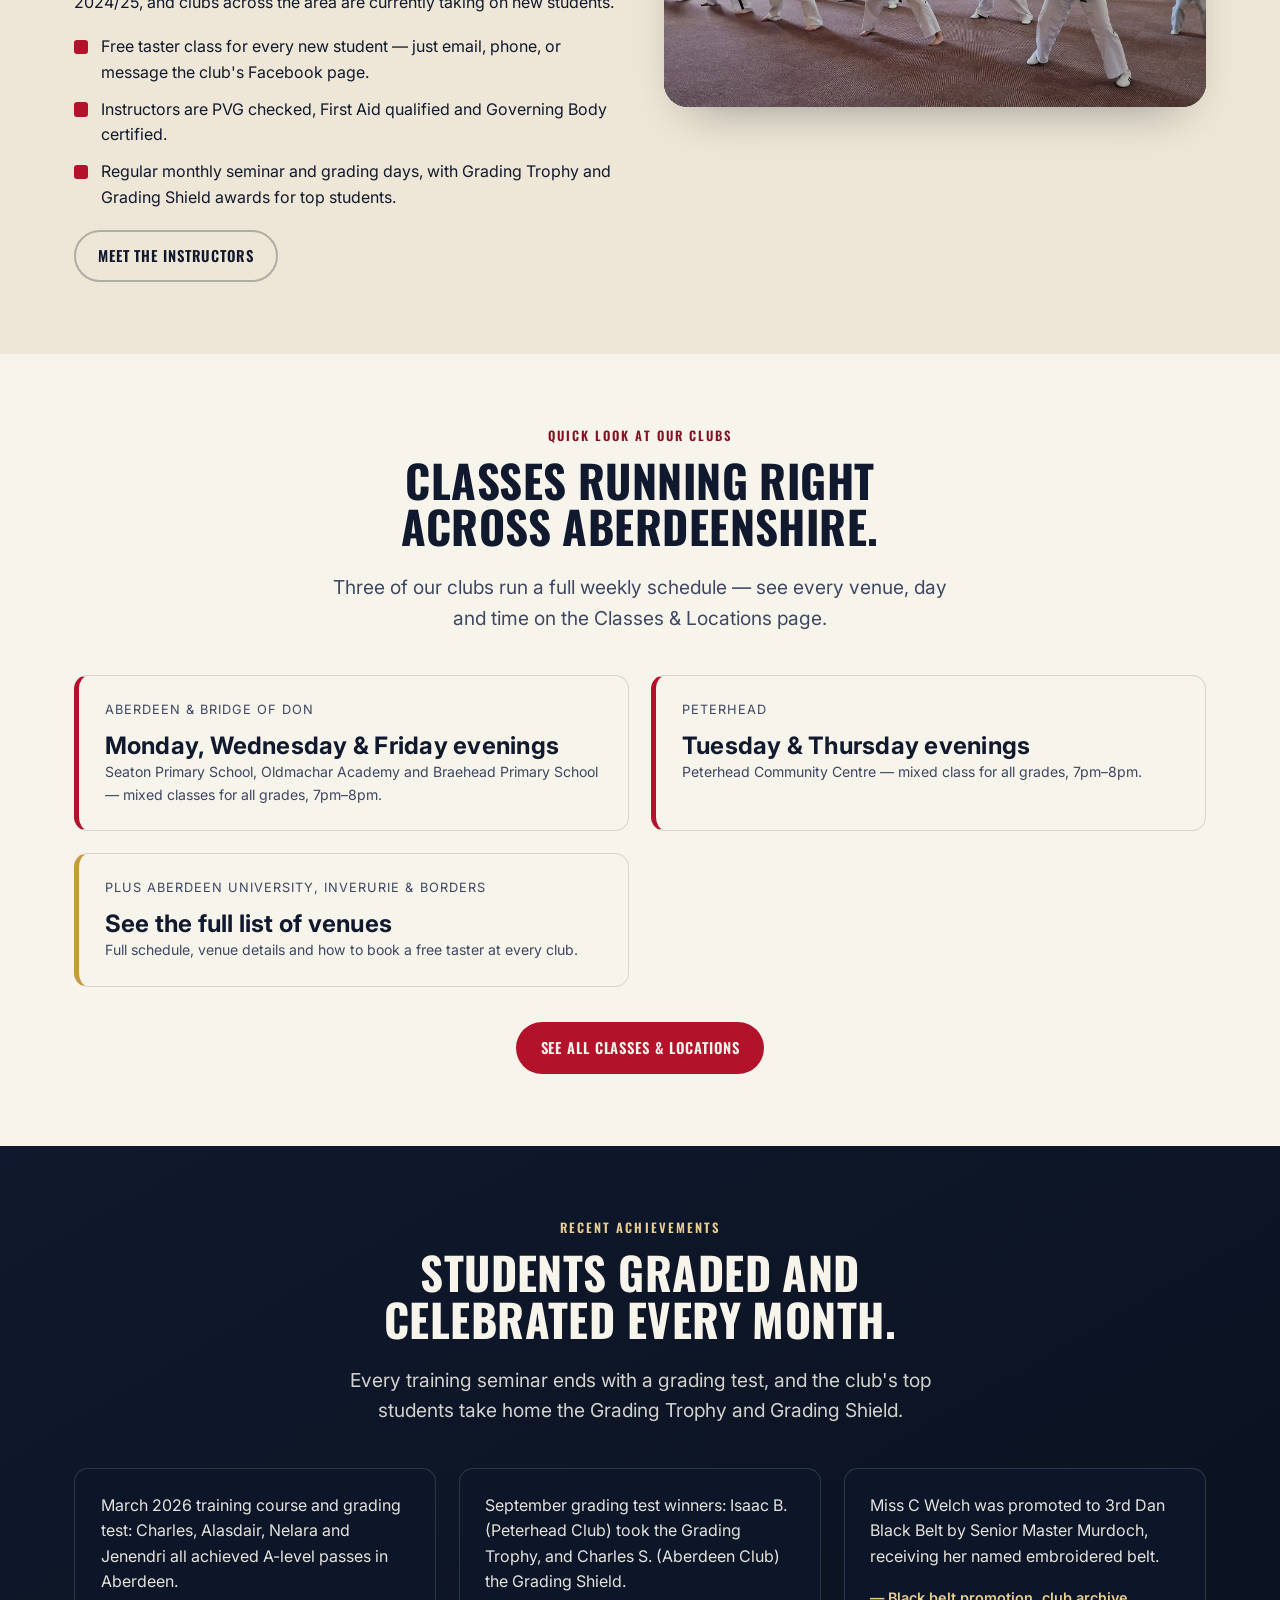
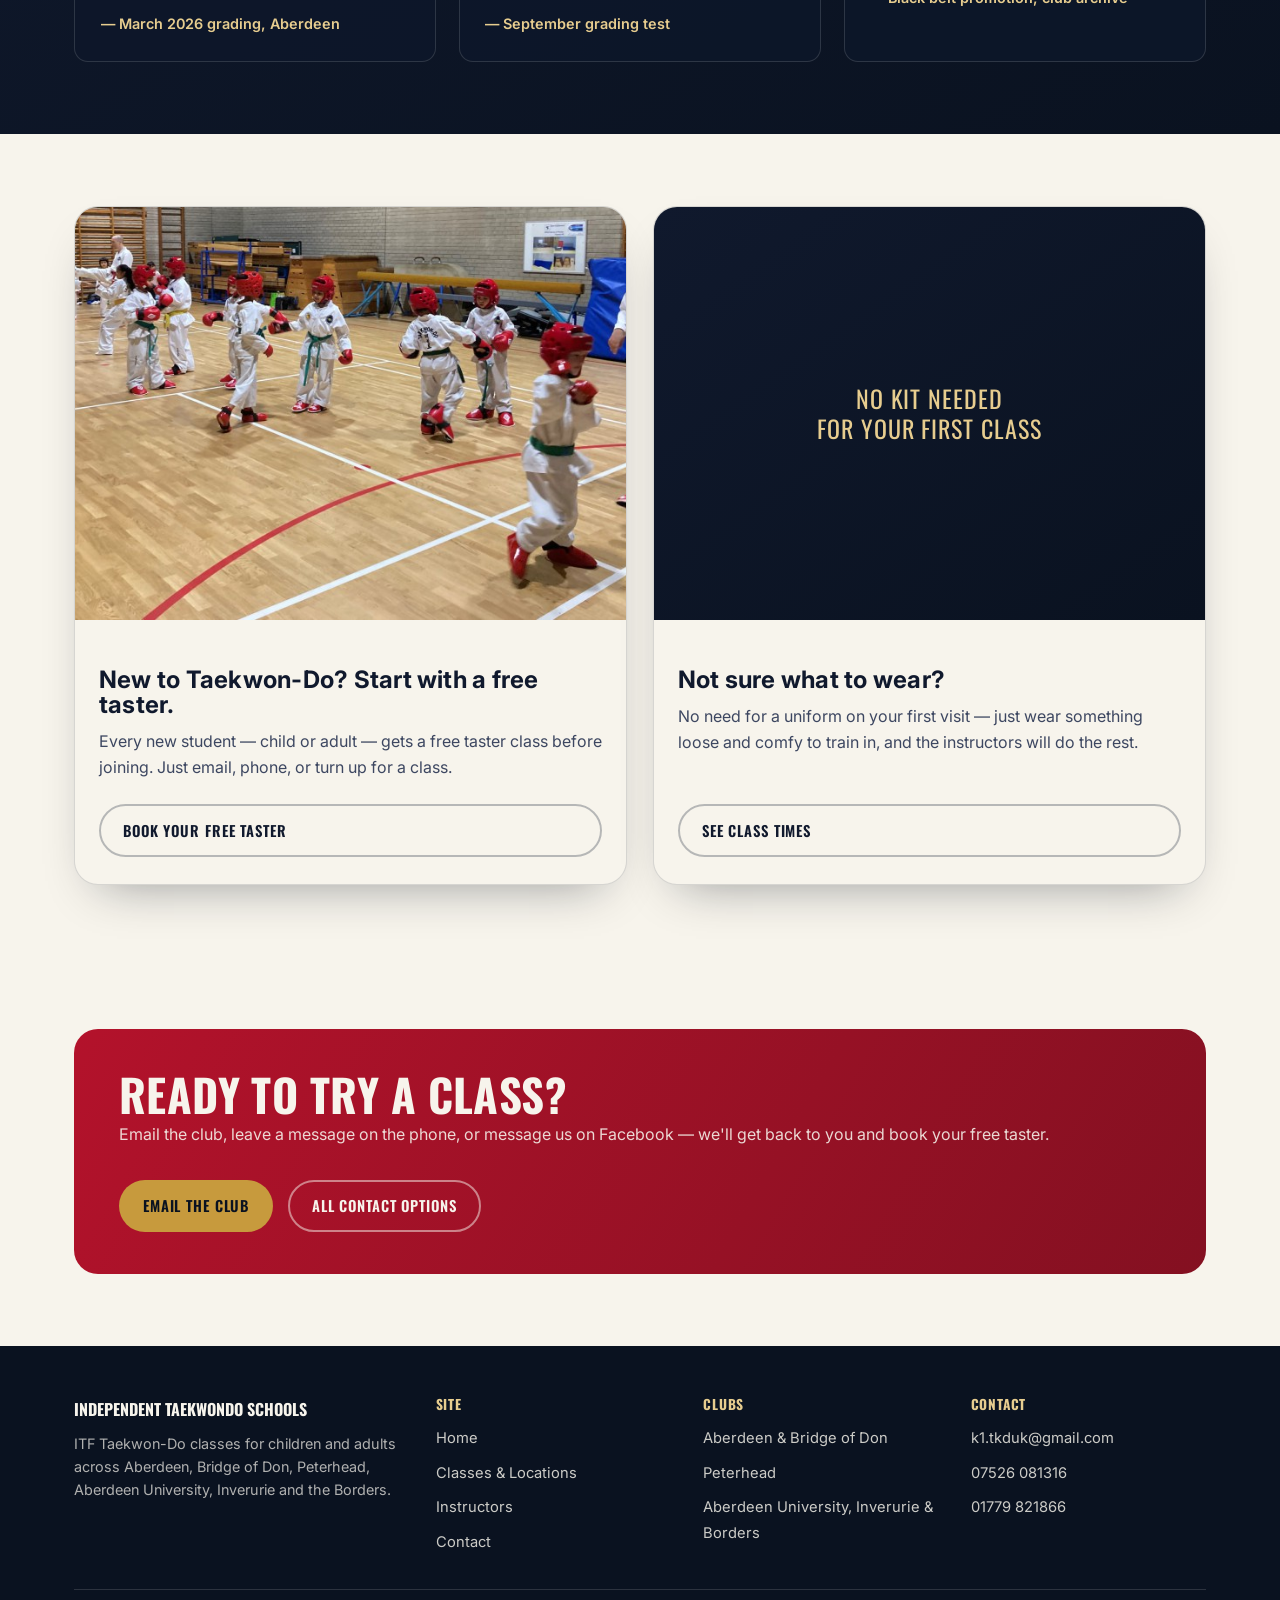
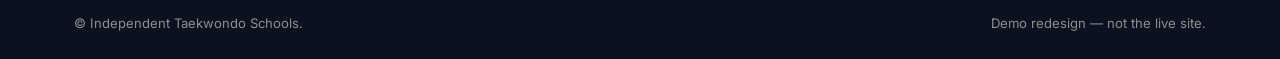
==== commit 5ae57adf: "Address non-blocking QA notes: clarify lazy-load wording, date archive quote Independent review flag" ====
--- a/index.html
+++ b/index.html
@@ -153,7 +153,7 @@
         </div>
         <div class="quote-card">
           <p>Miss C Welch was promoted to 3rd Dan Black Belt by Senior Master Murdoch, receiving her named embroidered belt.</p>
-          <cite>— Black belt promotion</cite>
+          <cite>— Black belt promotion, club archive</cite>
         </div>
       </div>
     </div>
